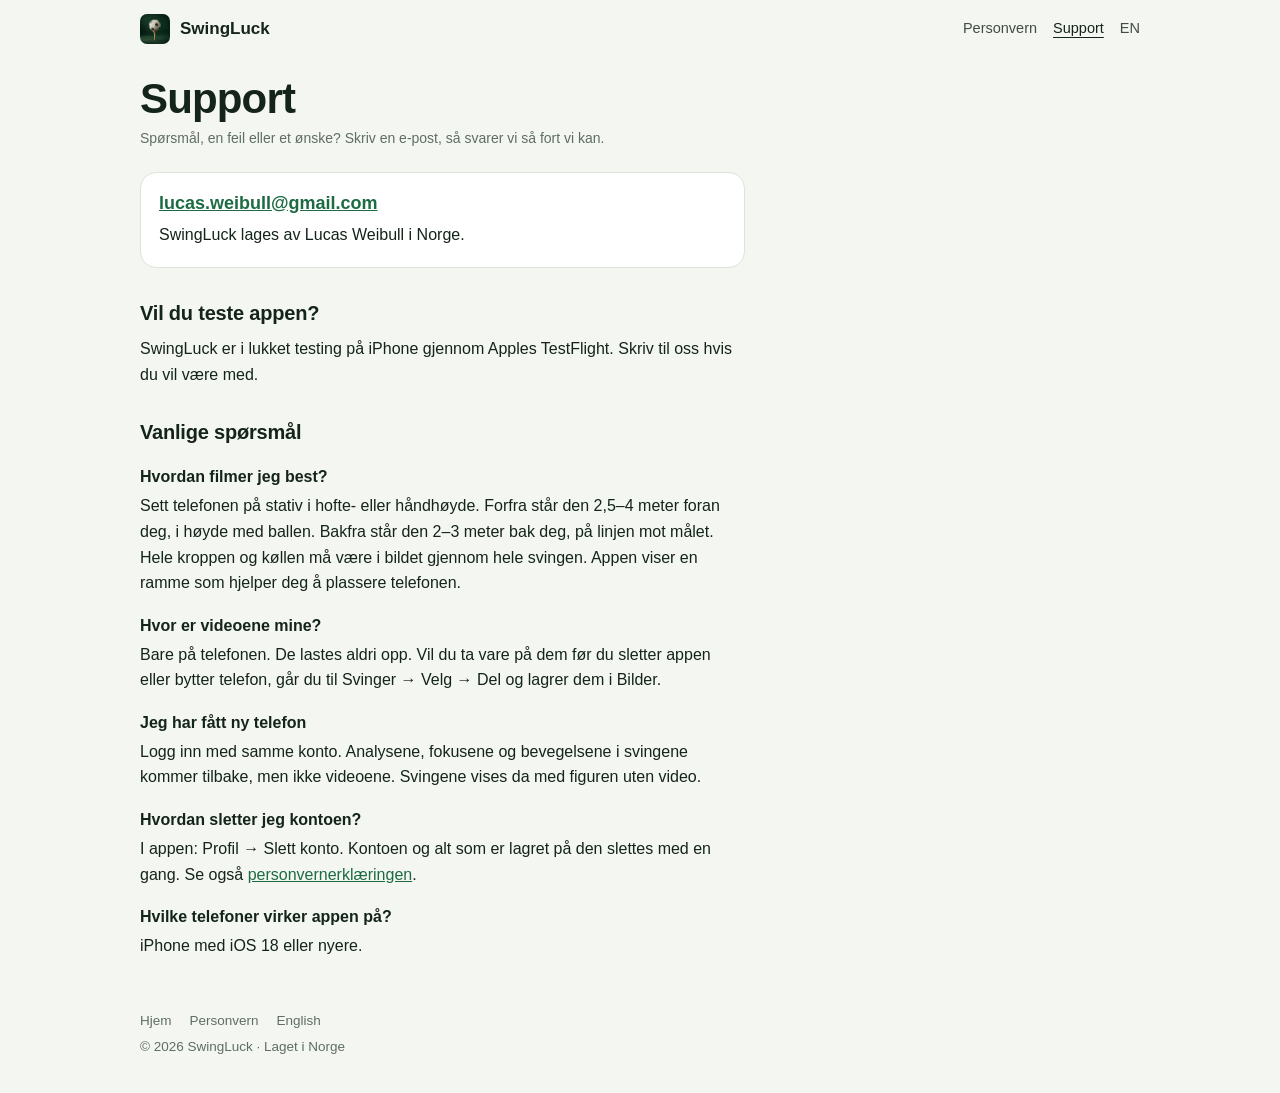
==== support/index.html @ c274e39a "SwingLuck website: home, privacy and support pages in Norwegian and English Static site for swingluc" ====
<!doctype html>
<html lang="nb">
<head>
<meta charset="utf-8">
<meta name="viewport" content="width=device-width, initial-scale=1, viewport-fit=cover">
<title>Support · SwingLuck</title>
<meta name="description" content="Hjelp med SwingLuck: kontakt, testing, filming, videoer, ny telefon og sletting av konto.">
<meta name="color-scheme" content="light dark">
<meta name="theme-color" content="#F4F6F1" media="(prefers-color-scheme: light)">
<meta name="theme-color" content="#0D1611" media="(prefers-color-scheme: dark)">
<link rel="canonical" href="https://swingluck.no/support/">
<link rel="alternate" hreflang="nb" href="https://swingluck.no/support/">
<link rel="alternate" hreflang="en" href="https://swingluck.no/en/support/">
<link rel="icon" type="image/png" href="/assets/icon-64.png">
<link rel="apple-touch-icon" href="/assets/icon-180.png">
<link rel="stylesheet" href="/assets/site.css">
</head>
<body>
<div class="wrap">
  <header class="nav">
    <a class="brand" href="/"><img src="/assets/icon-64.png" alt="" width="30" height="30">SwingLuck</a>
    <nav><a href="/personvern/">Personvern</a><a href="/support/" aria-current="page">Support</a><a href="/en/support/" lang="en" hreflang="en">EN</a></nav>
  </header>

  <main class="doc">
    <h1>Support</h1>
    <p class="meta">Spørsmål, en feil eller et ønske? Skriv en e-post, så svarer vi så fort vi kan.</p>
    <div class="contact">
      <p class="mail"><a href="mailto:lucas.weibull@gmail.com">lucas.weibull@gmail.com</a></p>
      <p>SwingLuck lages av Lucas Weibull i Norge.</p>
    </div>

    <h2>Vil du teste appen?</h2>
    <p>SwingLuck er i lukket testing på iPhone gjennom Apples TestFlight. Skriv til oss hvis du vil være med.</p>

    <h2>Vanlige spørsmål</h2>

    <h3>Hvordan filmer jeg best?</h3>
    <p>Sett telefonen på stativ i hofte- eller håndhøyde. Forfra står den 2,5–4 meter foran deg, i høyde med ballen. Bakfra står den 2–3 meter bak deg, på linjen mot målet. Hele kroppen og køllen må være i bildet gjennom hele svingen. Appen viser en ramme som hjelper deg å plassere telefonen.</p>

    <h3>Hvor er videoene mine?</h3>
    <p>Bare på telefonen. De lastes aldri opp. Vil du ta vare på dem før du sletter appen eller bytter telefon, går du til Svinger → Velg → Del og lagrer dem i Bilder.</p>

    <h3>Jeg har fått ny telefon</h3>
    <p>Logg inn med samme konto. Analysene, fokusene og bevegelsene i svingene kommer tilbake, men ikke videoene. Svingene vises da med figuren uten video.</p>

    <h3>Hvordan sletter jeg kontoen?</h3>
    <p>I appen: Profil → Slett konto. Kontoen og alt som er lagret på den slettes med en gang. Se også <a href="/personvern/">personvernerklæringen</a>.</p>

    <h3>Hvilke telefoner virker appen på?</h3>
    <p>iPhone med iOS 18 eller nyere.</p>
  </main>

  <footer class="foot">
    <a href="/">Hjem</a><a href="/personvern/">Personvern</a><a href="/en/support/" lang="en" hreflang="en">English</a>
    <span class="c">© 2026 SwingLuck · Laget i Norge</span>
  </footer>
</div>
</body>
</html>
---- assets/site.css ----
/* swingluck.no: the app's Fairway Classic palette and Apple's system font (draft A+, chosen 2026-10-16).
   One stylesheet for every page; no web fonts, scripts or anything loaded from other sites. */
:root {
  --bg: #F4F6F1; --card: #FFFFFF; --line: #DDE3D8; --ink: #14241A; --muted: #5E6E62; --tint: #1D6B43; --soft: #E3EFE7;
  --sky1: #AEBBC3; --sky2: #CDD5CF; --g1: #66835C; --g2: #47643F; --fig: #FFFFFF; --figline: #7A847E; --trail: #FF8A3D;
  --font: -apple-system, BlinkMacSystemFont, "SF Pro Text", "Segoe UI", Roboto, Helvetica, Arial, sans-serif;
  --gutter: 20px; --wide: 1080px;
  color-scheme: light;
}
@media (prefers-color-scheme: dark) {
  :root {
    --bg: #0D1611; --card: #16231B; --line: #24352A; --ink: #E8F0EA; --muted: #8FA396; --tint: #4CC07F; --soft: #173324;
    --sky1: #1C2632; --sky2: #33404A; --g1: #2F4430; --g2: #1D2C1D;
    color-scheme: dark;
  }
}

* { box-sizing: border-box; }
html { -webkit-text-size-adjust: 100%; }
body { margin: 0; background: var(--bg); color: var(--ink); font: 16px/1.5 var(--font); }
img { display: block; max-width: 100%; height: auto; }
a { color: var(--tint); }
a:focus-visible { outline: 2px solid var(--tint); outline-offset: 2px; border-radius: 4px; }
.wrap { max-width: var(--wide); margin: 0 auto; padding-inline: max(var(--gutter), env(safe-area-inset-left)) max(var(--gutter), env(safe-area-inset-right)); }

/* Header and footer, the same on every page */
.nav { display: flex; align-items: center; gap: 10px; padding-block: 14px; }
.nav .brand { display: flex; align-items: center; gap: 10px; color: inherit; text-decoration: none; font-weight: 700; font-size: 17px; }
.nav .brand img { width: 30px; height: 30px; border-radius: 7px; }
.nav nav { margin-left: auto; display: flex; gap: 16px; font-size: 14.5px; }
.nav nav a { color: inherit; text-decoration: none; opacity: .8; }
.nav nav a:hover, .nav nav a[aria-current="page"] { opacity: 1; text-decoration: underline; text-underline-offset: 4px; }
.foot { display: flex; flex-wrap: wrap; gap: 6px 18px; padding-block: 28px 36px; font-size: 13.5px; color: var(--muted); }
.foot a { color: inherit; text-decoration: none; }
.foot a:hover { text-decoration: underline; }
.foot .c { width: 100%; }

/* Home */
.hero { display: grid; gap: 16px; padding-block: 4px 20px; }
.art { border-radius: 24px; overflow: hidden; aspect-ratio: 16 / 11; }
.art svg { display: block; width: 100%; height: 100%; }
.art .trail { stroke-dasharray: 300; animation: draw 1.4s .35s cubic-bezier(.3,.7,.2,1) both; }
@keyframes draw { from { stroke-dashoffset: 300; } to { stroke-dashoffset: 0; } }
@media (prefers-reduced-motion: reduce) { .art .trail { animation: none; } }
.kicker { font-size: 12.5px; font-weight: 700; letter-spacing: .07em; text-transform: uppercase; color: var(--tint); }
.hero h1 { margin: 4px 0 8px; font-size: clamp(38px, 7vw, 60px); font-weight: 800; letter-spacing: -0.025em; line-height: 1; }
.lede { margin: 0; font-size: clamp(18px, 2.4vw, 22px); line-height: 1.38; color: var(--muted); max-width: 28ch; text-wrap: balance; }
.lower { display: grid; gap: 18px; }
.how { display: grid; gap: 10px; align-content: start; }
.how h2 { margin: 0 0 2px; font-size: 20px; letter-spacing: -0.01em; }
.step { background: var(--card); border: 1px solid var(--line); border-radius: 16px; padding: 13px 15px; display: grid; grid-template-columns: 28px 1fr; gap: 2px 12px; }
.step svg { grid-row: span 2; width: 28px; height: 28px; color: var(--tint); }
.step h3 { margin: 0; font-size: 16px; }
.step p { margin: 0; font-size: 14.5px; line-height: 1.45; color: var(--muted); }
figure { margin: 0; display: grid; gap: 8px; justify-items: center; }
figure img { width: 100%; max-width: 420px; border-radius: 20px; }
figcaption { font-size: 13px; color: var(--muted); }
.facts { margin-top: 22px; padding: 16px 18px; border-radius: 16px; background: var(--soft); display: grid; gap: 8px; font-size: 15px; line-height: 1.5; }
.facts p { margin: 0; }
.access { margin: 16px 0 0; font-size: 15px; color: var(--muted); }
.access a { font-weight: 600; text-decoration: none; }
.access a:hover { text-decoration: underline; }
@media (min-width: 760px) {
  :root { --gutter: 40px; }
  .hero { grid-template-columns: 1fr 1fr; align-items: center; gap: 48px; padding-block: 24px 40px; }
  .hero .art { order: 2; }
  .lower { grid-template-columns: 1fr 1fr; gap: 48px; align-items: start; }
  .facts { margin-top: 36px; }
}

/* Privacy and support pages */
.doc { max-width: 68ch; padding-block: 8px 12px; }
.doc h1 { margin: 10px 0 6px; font-size: clamp(30px, 5vw, 42px); letter-spacing: -0.02em; line-height: 1.08; }
.doc .meta { margin: 0 0 22px; color: var(--muted); font-size: 14px; }
.doc h2 { margin: 30px 0 8px; font-size: 20px; letter-spacing: -0.01em; }
.doc h3 { margin: 18px 0 4px; font-size: 16px; }
.doc p, .doc li { font-size: 16px; line-height: 1.6; }
.doc p { margin: 0 0 12px; }
.doc ul { margin: 0 0 12px; padding-left: 22px; }
.doc li { margin-bottom: 6px; }
.doc .summary { background: var(--soft); border-radius: 16px; padding: 14px 18px 4px; margin-bottom: 8px; }
.doc .contact { background: var(--card); border: 1px solid var(--line); border-radius: 16px; padding: 16px 18px; margin: 8px 0 16px; }
.doc .contact p { margin: 0 0 4px; }
.doc .contact .mail { font-size: 18px; font-weight: 600; word-break: break-all; }
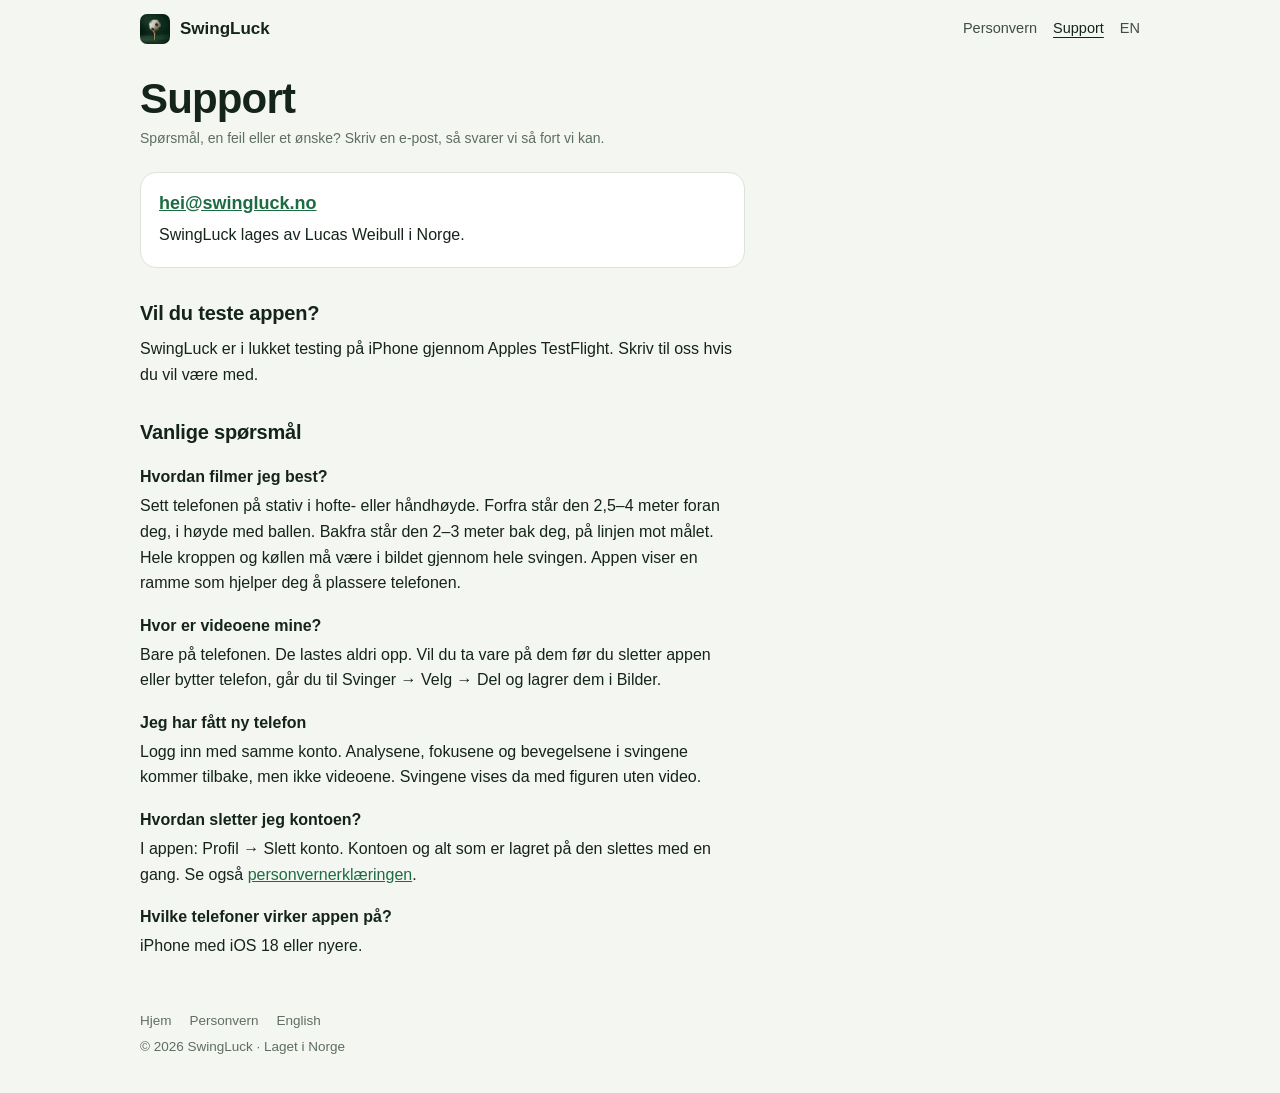
==== commit 601cf313: "Contact address hei@swingluck.no instead of the owner's Gmail" ====
--- a/support/index.html
+++ b/support/index.html
@@ -26,7 +26,7 @@
     <h1>Support</h1>
     <p class="meta">Spørsmål, en feil eller et ønske? Skriv en e-post, så svarer vi så fort vi kan.</p>
     <div class="contact">
-      <p class="mail"><a href="mailto:lucas.weibull@gmail.com">lucas.weibull@gmail.com</a></p>
+      <p class="mail"><a href="mailto:hei@swingluck.no">hei@swingluck.no</a></p>
       <p>SwingLuck lages av Lucas Weibull i Norge.</p>
     </div>
 
